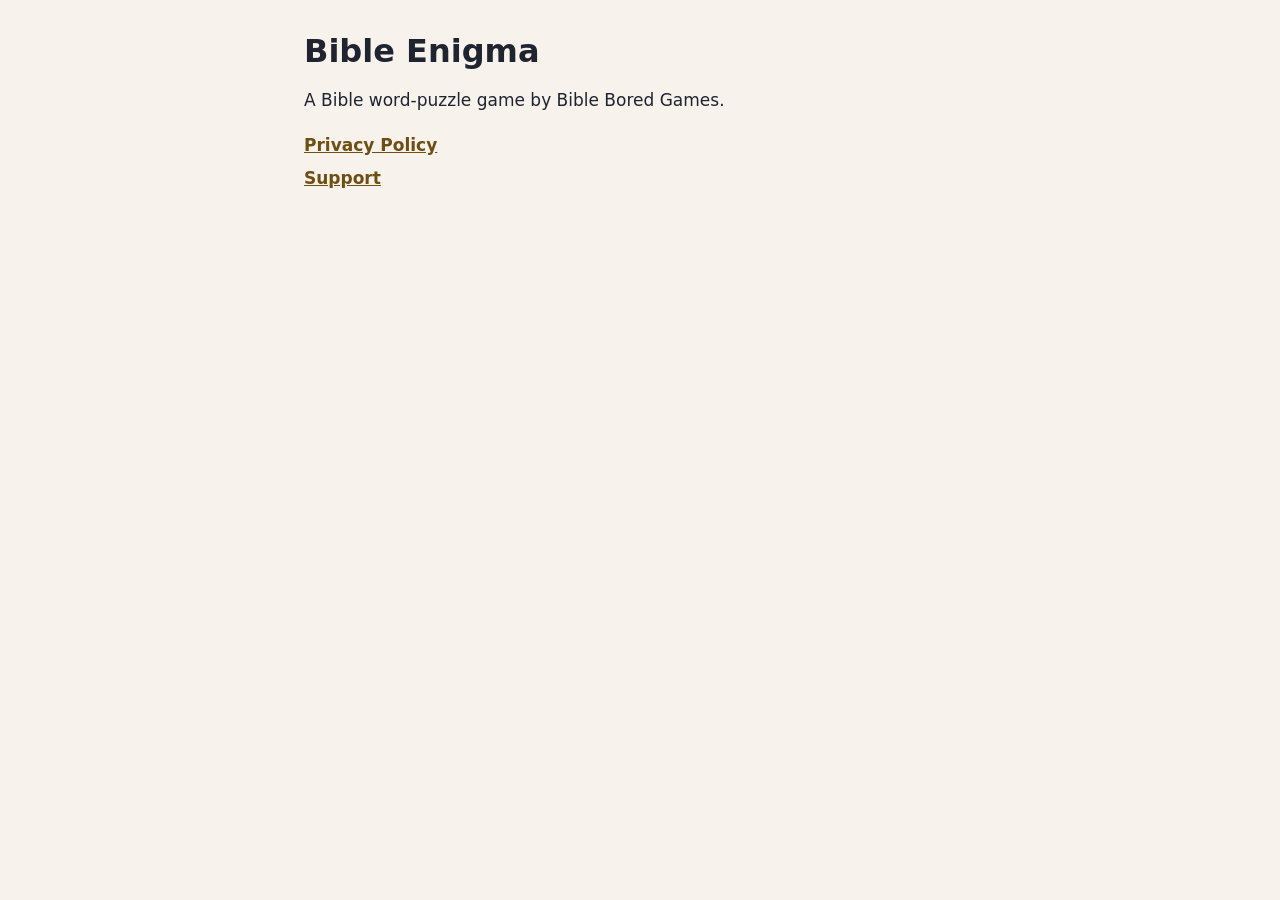
==== index.html @ 9d9187fc "Publish Bible Enigma privacy and support pages (from BibleDecoder site/ at 527639e, effective date N" ====
<!doctype html>
<html lang="en">
<head>
<meta charset="utf-8">
<meta name="viewport" content="width=device-width, initial-scale=1">
<title>Bible Enigma</title>
<meta name="description" content="Bible Enigma, a Bible word-puzzle game by Bible Bored Games.">
<link rel="stylesheet" href="/style.css">
</head>
<body>
<main>
<h1>Bible Enigma</h1>
<p>A Bible word-puzzle game by Bible Bored Games.</p>
<ul class="links">
<li><a href="/privacy/">Privacy Policy</a></li>
<li><a href="/support/">Support</a></li>
</ul>
</main>
</body>
</html>
---- style.css ----
/* Bible Enigma site. Plain and calm, the app's colors, system fonts only (no web fonts, no scripts). */
:root {
  --background: #f7f3ec;
  --surface: #fffdf9;
  --ink: #1f2430;
  --ink-muted: #5e6472;
  --border: #e2d9ca;
  --accent-ink: #6e4e12;
}

* {
  box-sizing: border-box;
}

html {
  -webkit-text-size-adjust: 100%;
}

body {
  margin: 0;
  background: var(--background);
  color: var(--ink);
  font-family: system-ui, -apple-system, "Segoe UI", Roboto, sans-serif;
  font-size: 17px;
  line-height: 1.6;
}

main {
  max-width: 44rem;
  margin: 0 auto;
  padding: 2rem 1rem 3rem;
}

header.site {
  max-width: 44rem;
  margin: 0 auto;
  padding: 1.25rem 1rem 0;
  font-size: 0.95rem;
}

header.site a {
  color: var(--ink-muted);
  text-decoration: none;
  font-weight: 600;
}

h1 {
  font-size: 2rem;
  line-height: 1.2;
  margin: 0 0 1rem;
}

h2 {
  font-size: 1.35rem;
  margin: 2.25rem 0 0.75rem;
}

h3 {
  font-size: 1.1rem;
  margin: 1.75rem 0 0.5rem;
}

a {
  color: var(--accent-ink);
  overflow-wrap: anywhere;
}

code {
  font-family: ui-monospace, SFMono-Regular, Menlo, Consolas, monospace;
  font-size: 0.9em;
  overflow-wrap: anywhere;
}

ul {
  padding-left: 1.25rem;
}

li + li {
  margin-top: 0.4rem;
}

.table-wrap {
  overflow-x: auto;
  margin: 1rem 0;
}

table {
  border-collapse: collapse;
  width: 100%;
  background: var(--surface);
  font-size: 0.95rem;
}

th,
td {
  border: 1px solid var(--border);
  padding: 0.6rem 0.75rem;
  text-align: left;
  vertical-align: top;
}

th {
  background: var(--background);
}

.links {
  list-style: none;
  padding: 0;
}

.links a {
  font-weight: 600;
}

footer {
  max-width: 44rem;
  margin: 0 auto;
  padding: 0 1rem 2rem;
  color: var(--ink-muted);
  font-size: 0.9rem;
}
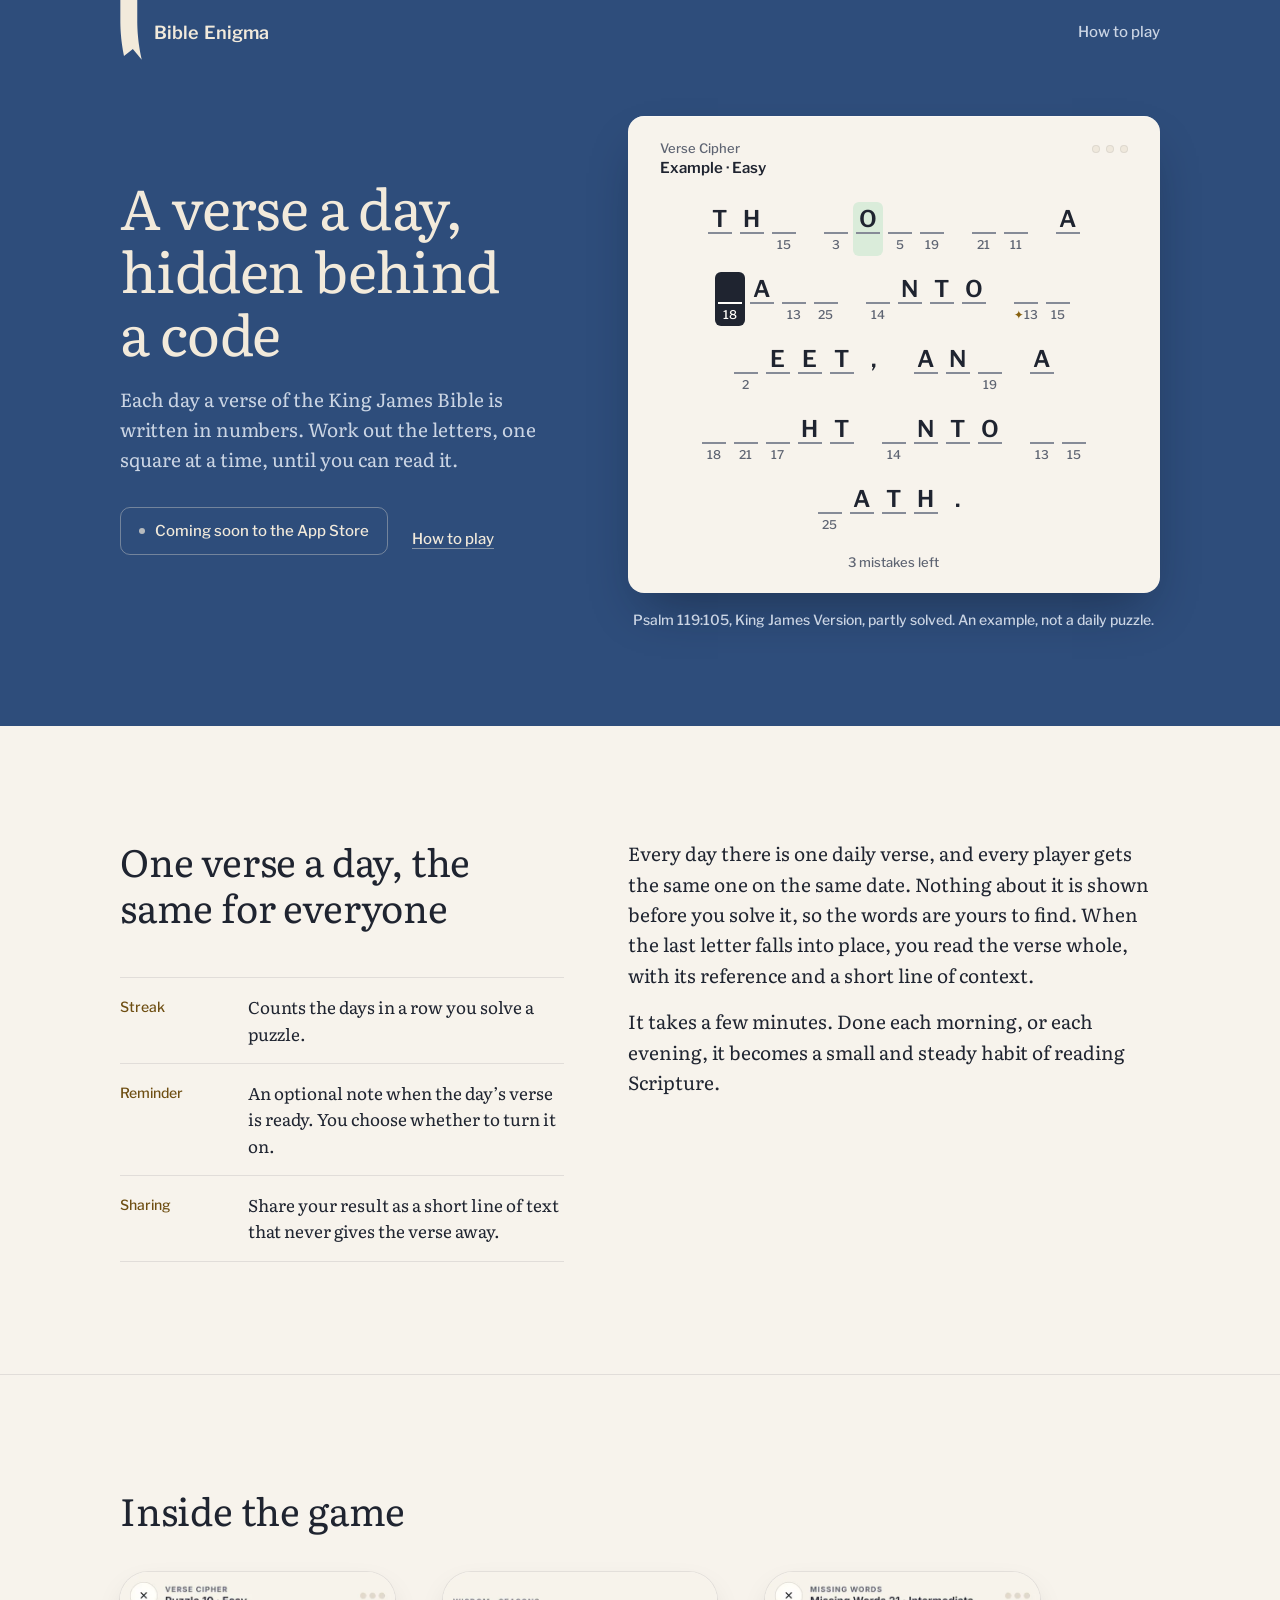
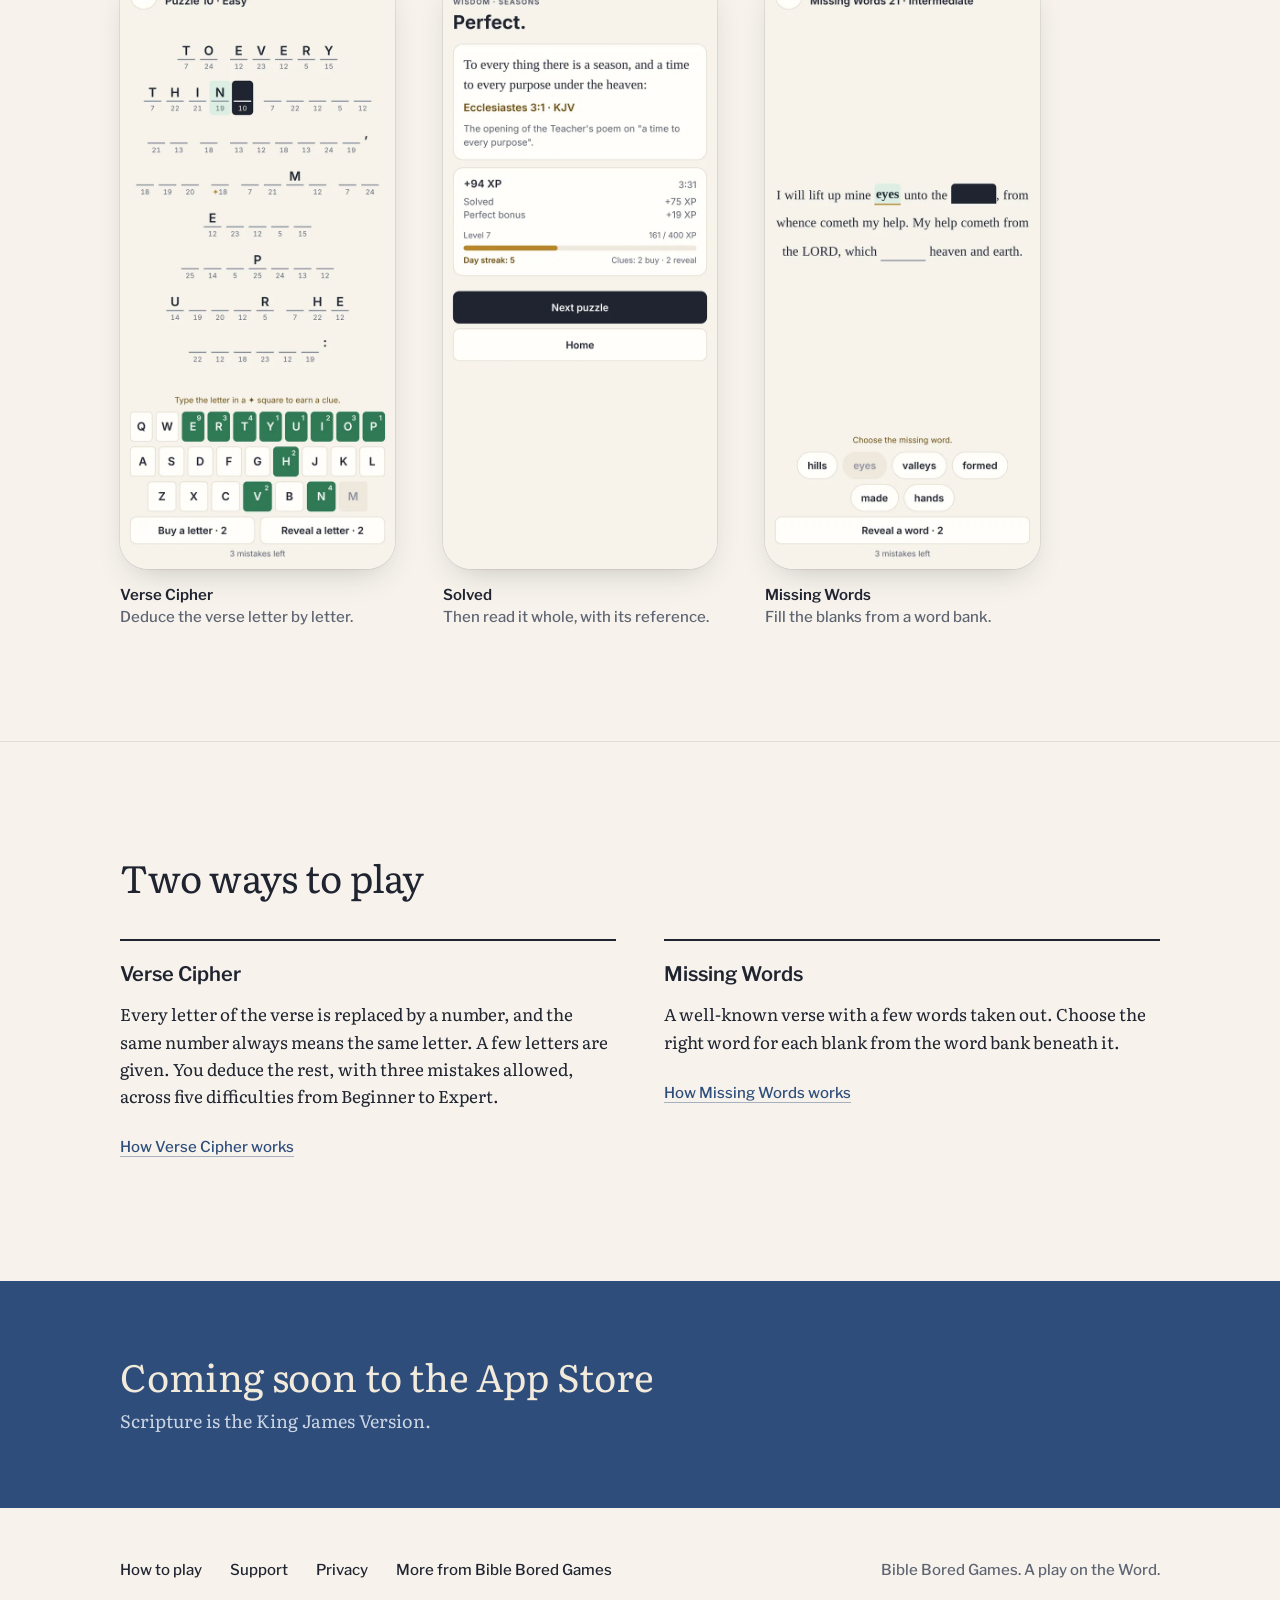
==== commit 711699f2: "Home and How to play pages for Bible Enigma (HQ #33, D-129) New Home and How to play pages in the ri" ====
--- a/index.html
+++ b/index.html
@@ -3,18 +3,184 @@
 <head>
 <meta charset="utf-8">
 <meta name="viewport" content="width=device-width, initial-scale=1">
-<title>Bible Enigma</title>
-<meta name="description" content="Bible Enigma, a Bible word-puzzle game by Bible Bored Games.">
-<link rel="stylesheet" href="/style.css">
+<title>Bible Enigma: decode a verse a day</title>
+<meta name="description" content="Each day a verse of the King James Bible is hidden behind a number code. Work out the letters, one square at a time, and read it. A Bible word puzzle by Bible Bored Games.">
+<meta name="theme-color" content="#2E4D7B">
+<link rel="canonical" href="https://bibleenigma.app/">
+<meta property="og:type" content="website">
+<meta property="og:site_name" content="Bible Enigma">
+<meta property="og:title" content="Bible Enigma: decode a verse a day">
+<meta property="og:description" content="Each day a verse of the King James Bible is hidden behind a number code. Work out the letters and read it.">
+<meta property="og:url" content="https://bibleenigma.app/">
+<meta property="og:image" content="https://bibleenigma.app/assets/img/og.png">
+<meta property="og:image:width" content="1200">
+<meta property="og:image:height" content="630">
+<meta property="og:image:alt" content="Bible Enigma: the linen ribbon on navy, beside a verse written as a number code.">
+<meta name="twitter:card" content="summary_large_image">
+<link rel="icon" href="/assets/img/favicon-32.png" sizes="32x32" type="image/png">
+<link rel="icon" href="/assets/img/favicon-48.png" sizes="48x48" type="image/png">
+<link rel="apple-touch-icon" href="/assets/img/apple-touch-icon.png">
+<link rel="preload" href="/assets/fonts/Literata-400.ttf" as="font" type="font/ttf" crossorigin>
+<link rel="stylesheet" href="/assets/site.css">
 </head>
 <body>
-<main>
-<h1>Bible Enigma</h1>
-<p>A Bible word-puzzle game by Bible Bored Games.</p>
-<ul class="links">
-<li><a href="/privacy/">Privacy Policy</a></li>
-<li><a href="/support/">Support</a></li>
-</ul>
+<a class="skip" href="#main">Skip to content</a>
+
+<div class="on-navy">
+  <header class="site-head">
+    <div class="wrap">
+      <a class="brand" href="/" aria-label="Bible Enigma, home">
+        <svg class="ribbon" viewBox="-52 -122 130 354" aria-hidden="true" focusable="false"><path fill="#F2EADB" d="M-50.00,-400.00 L-50.00,0.00 L-49.99,5.23 L-49.95,10.45 L-49.88,15.68 L-49.78,20.91 L-49.66,26.14 L-49.51,31.36 L-49.34,36.59 L-49.13,41.82 L-48.90,47.05 L-48.65,52.27 L-48.36,57.50 L-48.05,62.73 L-47.71,67.95 L-47.34,73.18 L-46.95,78.41 L-46.53,83.64 L-46.08,88.86 L-45.61,94.09 L-45.11,99.32 L-44.58,104.55 L-44.02,109.77 L-43.44,115.00 L-42.83,120.23 L-42.20,125.45 L-41.53,130.68 L-40.84,135.91 L-40.12,141.14 L-39.38,146.36 L-38.61,151.59 L-37.81,156.82 L-36.98,162.05 L-36.13,167.27 L-35.24,172.50 L-34.34,177.73 L-33.40,182.95 L-32.44,188.18 L-31.45,193.41 L-30.43,198.64 L-29.39,203.86 L-28.32,209.09 L24.00,168.00 L76.44,230.91 L75.13,225.14 L73.86,219.36 L72.62,213.59 L71.42,207.82 L70.24,202.05 L69.10,196.27 L68.00,190.50 L66.92,184.73 L65.88,178.95 L64.87,173.18 L63.90,167.41 L62.96,161.64 L62.05,155.86 L61.17,150.09 L60.33,144.32 L59.52,138.55 L58.74,132.77 L58.00,127.00 L57.29,121.23 L56.61,115.45 L55.97,109.68 L55.35,103.91 L54.78,98.14 L54.23,92.36 L53.72,86.59 L53.24,80.82 L52.79,75.05 L52.38,69.27 L52.00,63.50 L51.65,57.73 L51.34,51.95 L51.06,46.18 L50.81,40.41 L50.59,34.64 L50.41,28.86 L50.26,23.09 L50.15,17.32 L50.07,11.55 L50.02,5.77 L50.00,0.00 L50.00,-400.00 Z"/></svg>
+        <span>Bible Enigma</span>
+      </a>
+      <nav class="nav" aria-label="Main">
+        <a href="/how-to-play/">How to play</a>
+      </nav>
+    </div>
+  </header>
+
+  <section class="hero" aria-labelledby="hero-title">
+    <div class="wrap">
+      <div>
+        <h1 id="hero-title">A verse a day,<br> hidden behind a&nbsp;code</h1>
+        <p class="lede">Each day a verse of the King James Bible is written in numbers. Work out the letters, one square at a time, until you can read it.</p>
+        <div class="actions">
+          <!--
+            APP STORE: when the game is live, replace this <p class="soon"> with Apple's official
+            "Download on the App Store" badge (black, from Apple's marketing guidelines page),
+            linked to the app's App Store URL. Do the same in the closing section below.
+          -->
+          <p class="soon">Coming soon to the App Store</p>
+          <a class="text-link" href="/how-to-play/">How to play</a>
+        </div>
+      </div>
+
+      <figure class="board-figure">
+        <div class="board-card" role="img" aria-label="An example Verse Cipher board for Psalm 119:105, partly solved. Some letters are filled in. The empty squares show the numbers that stand for their letters. One square is selected and one carries a star.">
+          <div class="board-head" aria-hidden="true">
+            <div><span class="kind">Verse Cipher</span><span class="title">Example · Easy</span></div>
+            <div class="dots"><i></i><i></i><i></i></div>
+          </div>
+          <div class="board" aria-hidden="true">
+            <span class="word"><span class="cell"><span class="l">T</span><span class="u"></span><span class="n"></span></span><span class="cell"><span class="l">H</span><span class="u"></span><span class="n"></span></span><span class="cell"><span class="l"></span><span class="u"></span><span class="n">15</span></span></span>
+            <span class="word"><span class="cell"><span class="l"></span><span class="u"></span><span class="n">3</span></span><span class="cell flash"><span class="l">O</span><span class="u"></span><span class="n"></span></span><span class="cell"><span class="l"></span><span class="u"></span><span class="n">5</span></span><span class="cell"><span class="l"></span><span class="u"></span><span class="n">19</span></span></span>
+            <span class="word"><span class="cell"><span class="l"></span><span class="u"></span><span class="n">21</span></span><span class="cell"><span class="l"></span><span class="u"></span><span class="n">11</span></span></span>
+            <span class="word"><span class="cell"><span class="l">A</span><span class="u"></span><span class="n"></span></span></span>
+            <span class="word"><span class="cell sel"><span class="l"></span><span class="u"></span><span class="n">18</span></span><span class="cell"><span class="l">A</span><span class="u"></span><span class="n"></span></span><span class="cell"><span class="l"></span><span class="u"></span><span class="n">13</span></span><span class="cell"><span class="l"></span><span class="u"></span><span class="n">25</span></span></span>
+            <span class="word"><span class="cell"><span class="l"></span><span class="u"></span><span class="n">14</span></span><span class="cell"><span class="l">N</span><span class="u"></span><span class="n"></span></span><span class="cell"><span class="l">T</span><span class="u"></span><span class="n"></span></span><span class="cell"><span class="l">O</span><span class="u"></span><span class="n"></span></span></span>
+            <span class="word"><span class="cell"><span class="l"></span><span class="u"></span><span class="n"><b>✦</b>13</span></span><span class="cell"><span class="l"></span><span class="u"></span><span class="n">15</span></span></span>
+            <span class="word"><span class="cell"><span class="l"></span><span class="u"></span><span class="n">2</span></span><span class="cell"><span class="l">E</span><span class="u"></span><span class="n"></span></span><span class="cell"><span class="l">E</span><span class="u"></span><span class="n"></span></span><span class="cell"><span class="l">T</span><span class="u"></span><span class="n"></span></span><span class="cell sym"><span class="l">,</span><span class="u"></span><span class="n"></span></span></span>
+            <span class="word"><span class="cell"><span class="l">A</span><span class="u"></span><span class="n"></span></span><span class="cell"><span class="l">N</span><span class="u"></span><span class="n"></span></span><span class="cell"><span class="l"></span><span class="u"></span><span class="n">19</span></span></span>
+            <span class="word"><span class="cell"><span class="l">A</span><span class="u"></span><span class="n"></span></span></span>
+            <span class="word"><span class="cell"><span class="l"></span><span class="u"></span><span class="n">18</span></span><span class="cell"><span class="l"></span><span class="u"></span><span class="n">21</span></span><span class="cell"><span class="l"></span><span class="u"></span><span class="n">17</span></span><span class="cell"><span class="l">H</span><span class="u"></span><span class="n"></span></span><span class="cell"><span class="l">T</span><span class="u"></span><span class="n"></span></span></span>
+            <span class="word"><span class="cell"><span class="l"></span><span class="u"></span><span class="n">14</span></span><span class="cell"><span class="l">N</span><span class="u"></span><span class="n"></span></span><span class="cell"><span class="l">T</span><span class="u"></span><span class="n"></span></span><span class="cell"><span class="l">O</span><span class="u"></span><span class="n"></span></span></span>
+            <span class="word"><span class="cell"><span class="l"></span><span class="u"></span><span class="n">13</span></span><span class="cell"><span class="l"></span><span class="u"></span><span class="n">15</span></span></span>
+            <span class="word"><span class="cell"><span class="l"></span><span class="u"></span><span class="n">25</span></span><span class="cell"><span class="l">A</span><span class="u"></span><span class="n"></span></span><span class="cell"><span class="l">T</span><span class="u"></span><span class="n"></span></span><span class="cell"><span class="l">H</span><span class="u"></span><span class="n"></span></span><span class="cell sym"><span class="l">.</span><span class="u"></span><span class="n"></span></span></span>
+          </div>
+          <div class="board-foot" aria-hidden="true">3 mistakes left</div>
+        </div>
+        <figcaption>Psalm 119:105, King James Version, partly solved. An example, not a daily puzzle.</figcaption>
+      </figure>
+    </div>
+  </section>
+</div>
+
+<main id="main">
+  <section class="section" aria-labelledby="daily-title">
+    <div class="wrap split daily">
+      <h2 id="daily-title">One verse a day, the same for everyone</h2>
+      <div class="prose">
+        <p>Every day there is one daily verse, and every player gets the same one on the same date. Nothing about it is shown before you solve it, so the words are yours to find. When the last letter falls into place, you read the verse whole, with its reference and a short line of context.</p>
+        <p>It takes a few minutes. Done each morning, or each evening, it becomes a small and steady habit of reading Scripture.</p>
+      </div>
+      <ul class="facts">
+        <li><span class="k">Streak</span><span>Counts the days in a row you solve a puzzle.</span></li>
+        <li><span class="k">Reminder</span><span>An optional note when the day’s verse is ready. You choose whether to turn it on.</span></li>
+        <li><span class="k">Sharing</span><span>Share your result as a short line of text that never gives the verse away.</span></li>
+      </ul>
+    </div>
+  </section>
+
+  <section class="section" aria-labelledby="shots-title">
+    <div class="wrap">
+      <div class="shots-head">
+        <h2 id="shots-title">Inside the game</h2>
+      </div>
+      <!--
+        SCREENSHOTS: these are the App Store screenshots from BibleDecoder store/screenshots/ios/iphone-6.9/
+        (02, 03 and 04), resized. They still show the old green keys. Replace them with the new
+        captures after BibleDecoder #155.
+      -->
+      <div class="shots-scroll">
+        <ul class="shots">
+          <li>
+            <figure class="shot">
+              <div class="frame"><img src="/assets/img/screen-cipher.webp" width="600" height="1304" loading="lazy" decoding="async" alt="A Verse Cipher puzzle in progress. Letters sit over numbered lines; above the keyboard, letters already found are shaded green."></div>
+              <figcaption><strong>Verse Cipher</strong>Deduce the verse letter by letter.</figcaption>
+            </figure>
+          </li>
+          <li>
+            <figure class="shot">
+              <div class="frame"><img src="/assets/img/screen-solved.webp" width="600" height="1304" loading="lazy" decoding="async" alt="A solved puzzle: Ecclesiastes 3:1 in full, “To every thing there is a season, and a time to every purpose under the heaven:”, with a line of context and the points earned."></div>
+              <figcaption><strong>Solved</strong>Then read it whole, with its reference.</figcaption>
+            </figure>
+          </li>
+          <li>
+            <figure class="shot">
+              <div class="frame"><img src="/assets/img/screen-missing-words.webp" width="600" height="1304" loading="lazy" decoding="async" alt="A Missing Words puzzle: a verse from Psalm 121 with blanks, and a word bank below to choose from."></div>
+              <figcaption><strong>Missing Words</strong>Fill the blanks from a word bank.</figcaption>
+            </figure>
+          </li>
+        </ul>
+      </div>
+    </div>
+  </section>
+
+  <section class="section" aria-labelledby="modes-title">
+    <div class="wrap">
+      <h2 id="modes-title">Two ways to play</h2>
+      <div class="modes">
+        <div class="mode">
+          <h3>Verse Cipher</h3>
+          <p>Every letter of the verse is replaced by a number, and the same number always means the same letter. A few letters are given. You deduce the rest, with three mistakes allowed, across five difficulties from Beginner to Expert.</p>
+          <a class="text-link" href="/how-to-play/#verse-cipher">How Verse Cipher works</a>
+        </div>
+        <div class="mode">
+          <h3>Missing Words</h3>
+          <p>A well-known verse with a few words taken out. Choose the right word for each blank from the word bank beneath it.</p>
+          <a class="text-link" href="/how-to-play/#missing-words">How Missing Words works</a>
+        </div>
+      </div>
+    </div>
+  </section>
 </main>
+
+<section class="on-navy closing" aria-labelledby="closing-title">
+  <div class="wrap">
+    <div>
+      <h2 id="closing-title">Coming soon to the App Store</h2>
+      <p>Scripture is the King James Version.</p>
+    </div>
+    <!--
+      APP STORE: put the "Download on the App Store" badge here when the game is live, linked to
+      the app's App Store URL.
+    -->
+  </div>
+</section>
+
+<footer class="site-foot">
+  <div class="wrap">
+    <nav aria-label="Footer">
+      <ul class="foot-links">
+        <li><a href="/how-to-play/">How to play</a></li>
+        <li><a href="/support/">Support</a></li>
+        <li><a href="/privacy/">Privacy</a></li>
+        <!-- STUDIO SITE: the studio's site will move to https://bibleboredgames.com. Change this one link on each page (index.html, how-to-play/index.html). -->
+        <li><a href="https://bibleboredgames.github.io/links/">More from Bible Bored Games</a></li>
+      </ul>
+    </nav>
+    <p class="studio">Bible Bored Games. A play on the Word.</p>
+  </div>
+</footer>
 </body>
 </html>
--- a/assets/site.css
+++ b/assets/site.css
@@ -0,0 +1,769 @@
+/*
+  Bible Enigma site: Home and How to play.
+  privacy/ and support/ use /style.css and are not touched by this file.
+
+  Colors come from the game (BibleDecoder src/ui/theme.ts) and the studio identity:
+  navy #2E4D7B with the linen ribbon (HQ D-114, D-116), forest-family greens (D-116).
+*/
+
+@font-face {
+  font-family: "Literata";
+  src: url("/assets/fonts/Literata-400.ttf") format("truetype");
+  font-weight: 400;
+  font-style: normal;
+  font-display: swap;
+}
+@font-face {
+  font-family: "Libre Franklin";
+  src: url("/assets/fonts/LibreFranklin-500.ttf") format("truetype");
+  font-weight: 500;
+  font-style: normal;
+  font-display: swap;
+}
+@font-face {
+  font-family: "Libre Franklin";
+  src: url("/assets/fonts/LibreFranklin-600.ttf") format("truetype");
+  font-weight: 600;
+  font-style: normal;
+  font-display: swap;
+}
+
+:root {
+  /* Studio and app identity */
+  --navy: #2E4D7B;
+  --linen: #F2EADB;
+  --mist: #CBD5E4;            /* secondary text on navy, 5.75:1 */
+
+  /* The game's own neutrals */
+  --paper: #F7F3EC;           /* game background */
+  --surface: #FFFDF9;
+  --surface-muted: #EFE8DC;
+  --ink: #1F2430;             /* 14.0:1 on paper */
+  --ink-muted: #5E6472;       /* 5.36:1 on paper */
+  --ink-faint: #868B97;       /* lines only */
+  --rule: rgba(31, 36, 48, 0.1);
+
+  /* Game board colors */
+  --gold: #B8862B;
+  --gold-ink: #6E4E12;
+  --mark-ink: #87600F;
+  --success: #48764A;
+  --success-soft: #DAECDA;
+  --fire: #AE4718;
+  --ice: #DDEAF3;
+  --ice-edge: #B9D0E2;
+  --ice-ink: #3F6380;
+
+  --serif: "Literata", Georgia, "Times New Roman", serif;
+  --sans: "Libre Franklin", system-ui, -apple-system, "Segoe UI", Roboto, sans-serif;
+
+  --gutter: 20px;
+  --max: 1120px;
+  --ease: cubic-bezier(0.2, 0, 0, 1);
+}
+
+@media (min-width: 720px) {
+  :root { --gutter: 40px; }
+}
+
+*, *::before, *::after { box-sizing: border-box; }
+
+html { -webkit-text-size-adjust: 100%; }
+
+body {
+  margin: 0;
+  background: var(--paper);
+  color: var(--ink);
+  font-family: var(--serif);
+  font-size: 18px;
+  line-height: 1.6;
+  -webkit-font-smoothing: antialiased;
+  text-rendering: optimizeLegibility;
+}
+
+img { max-width: 100%; height: auto; display: block; }
+
+a { color: inherit; }
+
+:focus-visible {
+  outline: 2px solid var(--navy);
+  outline-offset: 3px;
+  border-radius: 4px;
+}
+.on-navy :focus-visible { outline-color: var(--linen); }
+
+.skip {
+  position: absolute;
+  left: var(--gutter);
+  top: -100px;
+  padding: 12px 16px;
+  background: var(--linen);
+  color: var(--ink);
+  font-family: var(--sans);
+  font-weight: 600;
+  font-size: 15px;
+  border-radius: 8px;
+  z-index: 10;
+}
+.skip:focus { top: 12px; }
+
+.wrap {
+  max-width: var(--max);
+  margin: 0 auto;
+  padding: 0 var(--gutter);
+}
+
+/* ---------- Header: the ribbon hangs from the top edge, as on the app icon ---------- */
+
+.on-navy {
+  background: var(--navy);
+  color: var(--linen);
+}
+
+.site-head .wrap {
+  display: flex;
+  align-items: flex-start;
+  justify-content: space-between;
+  gap: 16px;
+}
+
+.brand {
+  display: inline-flex;
+  align-items: flex-start;
+  gap: 12px;
+  text-decoration: none;
+  color: var(--linen);
+  font-family: var(--sans);
+  font-weight: 600;
+  font-size: 18px;
+  letter-spacing: 0.005em;
+  min-height: 44px;
+}
+.brand .ribbon {
+  width: 22px;
+  height: 60px;
+  flex: none;
+  display: block;
+}
+.brand span { padding-top: 22px; line-height: 1.2; }
+
+.nav {
+  display: flex;
+  gap: 4px;
+  padding-top: 10px;
+  margin-right: -12px;
+}
+.nav a {
+  display: inline-flex;
+  align-items: center;
+  min-height: 44px;
+  padding: 0 12px;
+  font-family: var(--sans);
+  font-weight: 500;
+  font-size: 15px;
+  color: var(--mist);
+  text-decoration: none;
+  border-radius: 8px;
+  transition: color 150ms var(--ease), background-color 150ms var(--ease);
+}
+.nav a:hover { color: var(--linen); background-color: rgba(242, 234, 219, 0.08); }
+.nav a[aria-current="page"] { color: var(--linen); }
+
+/* ---------- Home hero ---------- */
+
+.hero {
+  padding: 40px 0 64px;
+}
+.hero .wrap {
+  display: grid;
+  gap: 48px;
+}
+@media (min-width: 960px) {
+  .hero { padding: 56px 0 96px; }
+  .hero .wrap {
+    grid-template-columns: minmax(0, 5fr) minmax(0, 6fr);
+    gap: 64px;
+    align-items: center;
+  }
+  .hero h1 { max-width: 12em; }
+}
+
+.hero h1 {
+  font-family: var(--serif);
+  font-weight: 400;
+  font-size: clamp(36px, 8.5vw, 56px);
+  line-height: 1.12;
+  letter-spacing: -0.01em;
+  margin: 0 0 20px;
+}
+.hero .lede {
+  color: var(--mist);
+  font-size: 19px;
+  line-height: 1.6;
+  margin: 0 0 32px;
+  max-width: 32em;
+}
+
+.actions {
+  display: flex;
+  flex-wrap: wrap;
+  align-items: center;
+  gap: 12px 24px;
+}
+
+/* Not a button: the game is not out yet, so this is a plain status line. */
+.soon {
+  display: inline-flex;
+  align-items: center;
+  gap: 10px;
+  min-height: 48px;
+  padding: 0 18px;
+  border: 1px solid rgba(242, 234, 219, 0.35);
+  border-radius: 10px;
+  font-family: var(--sans);
+  font-weight: 500;
+  font-size: 15px;
+  color: var(--linen);
+}
+.soon::before {
+  content: "";
+  width: 6px;
+  height: 6px;
+  border-radius: 50%;
+  background: var(--linen);
+  opacity: 0.7;
+}
+
+.text-link {
+  display: inline-flex;
+  align-items: center;
+  gap: 6px;
+  min-height: 44px;
+  font-family: var(--sans);
+  font-weight: 500;
+  font-size: 15px;
+  text-decoration: underline;
+  text-underline-offset: 4px;
+  text-decoration-thickness: 1px;
+  transition: text-decoration-color 150ms var(--ease);
+}
+.on-navy .text-link { color: var(--linen); text-decoration-color: rgba(242, 234, 219, 0.45); }
+.on-navy .text-link:hover { text-decoration-color: var(--linen); }
+.text-link { color: var(--navy); text-decoration-color: rgba(46, 77, 123, 0.4); }
+.text-link:hover { text-decoration-color: var(--navy); }
+
+/* ---------- The cipher board (drawn like the game's own board) ---------- */
+
+.board-figure { margin: 0; }
+
+.board-card {
+  background: var(--paper);
+  color: var(--ink);
+  border-radius: 16px;
+  padding: 20px 12px 16px;
+  box-shadow: 0 1px 0 rgba(255, 255, 255, 0.4) inset, 0 24px 48px -16px rgba(12, 20, 36, 0.45);
+}
+@media (min-width: 480px) {
+  .board-card { padding: 24px 24px 20px; }
+}
+
+.board-head {
+  display: flex;
+  justify-content: space-between;
+  align-items: baseline;
+  padding: 0 8px 12px;
+  font-family: var(--sans);
+  font-size: 13px;
+  line-height: 1.3;
+}
+.board-head .kind { color: var(--ink-muted); font-weight: 500; }
+.board-head .title { display: block; color: var(--ink); font-weight: 600; font-size: 15px; margin-top: 2px; }
+.board-head .dots { display: flex; gap: 6px; }
+.board-head .dots i {
+  width: 8px; height: 8px; border-radius: 50%;
+  background: var(--surface-muted);
+  box-shadow: inset 0 0 0 1px rgba(31, 36, 48, 0.08);
+}
+
+.board {
+  display: flex;
+  flex-wrap: wrap;
+  justify-content: center;
+  gap: 12px 18px;
+  padding: 12px 0 8px;
+  font-family: var(--sans);
+}
+.word { display: flex; }
+
+.cell {
+  --w: 26px;
+  width: var(--w);
+  margin: 0 1px;
+  padding: 4px 0;
+  border-radius: 6px;
+  display: flex;
+  flex-direction: column;
+  align-items: center;
+  font-variant-numeric: tabular-nums;
+}
+.cell .l {
+  height: 26px;
+  font-weight: 600;
+  font-size: 21px;
+  line-height: 26px;
+  color: var(--ink);
+}
+.cell .u {
+  align-self: stretch;
+  height: 2px;
+  margin: 0 3px;
+  background: var(--ink-faint);
+}
+.cell .n {
+  margin-top: 3px;
+  height: 15px;
+  font-weight: 500;
+  font-size: 12px;
+  line-height: 15px;
+  color: var(--ink-muted);
+  white-space: nowrap;
+}
+.cell .n b { font-weight: 600; color: var(--mark-ink); }
+.cell.sym { --w: 10px; }
+.cell.sym .u { background: transparent; }
+.cell.sel { background: var(--ink); }
+.cell.sel .u { background: var(--surface); }
+.cell.sel .n { color: var(--surface); }
+.cell.flash { background: var(--success-soft); }
+.cell.hidden .u { background: var(--gold); }
+.cell.fiery .u { background: var(--fire); }
+.cell.fiery .n { color: var(--fire); font-weight: 600; }
+
+@media (min-width: 400px) {
+  .cell { --w: 28px; }
+  .cell .l { font-size: 22px; }
+}
+@media (min-width: 1200px) {
+  .board-card .cell { --w: 30px; }
+  .board-card .cell .l { font-size: 23px; }
+  .board-card .board { gap: 16px 20px; }
+}
+
+.board-foot {
+  text-align: center;
+  font-family: var(--sans);
+  font-size: 13px;
+  color: var(--ink-muted);
+  padding-top: 8px;
+}
+
+.board-figure figcaption {
+  margin-top: 16px;
+  font-family: var(--sans);
+  font-size: 14px;
+  line-height: 1.5;
+  color: var(--mist);
+  text-align: center;
+}
+
+/* ---------- Sections on paper ---------- */
+
+.section { padding: 72px 0; }
+@media (min-width: 960px) { .section { padding: 112px 0; } }
+.section + .section { border-top: 1px solid var(--rule); }
+
+h2 {
+  font-family: var(--serif);
+  font-weight: 400;
+  font-size: clamp(28px, 6vw, 38px);
+  line-height: 1.2;
+  letter-spacing: -0.005em;
+  margin: 0 0 20px;
+  text-wrap: balance;
+}
+h3 {
+  font-family: var(--sans);
+  font-weight: 600;
+  font-size: 18px;
+  line-height: 1.35;
+  margin: 0 0 8px;
+}
+
+p { margin: 0 0 16px; }
+p:last-child { margin-bottom: 0; }
+
+.muted { color: var(--ink-muted); }
+
+.split { display: grid; gap: 24px; }
+@media (min-width: 960px) {
+  .split { grid-template-columns: minmax(0, 5fr) minmax(0, 6fr); gap: 64px; }
+}
+.prose { max-width: 36em; }
+
+/* The daily idea, as a short list of facts */
+.facts {
+  list-style: none;
+  margin: 32px 0 0;
+  padding: 0;
+  display: grid;
+  gap: 0;
+  border-top: 1px solid var(--rule);
+}
+.facts li {
+  display: grid;
+  grid-template-columns: 112px 1fr;
+  gap: 16px;
+  padding: 16px 0;
+  border-bottom: 1px solid var(--rule);
+  font-size: 17px;
+  line-height: 1.55;
+}
+.facts .k {
+  font-family: var(--sans);
+  font-weight: 500;
+  font-size: 14px;
+  line-height: 1.9;
+  color: var(--gold-ink);
+}
+@media (max-width: 400px) {
+  .facts li { grid-template-columns: 1fr; gap: 2px; }
+}
+
+/* ---------- Screenshots ---------- */
+
+.shots-head { margin-bottom: 40px; }
+
+.shots {
+  list-style: none;
+  margin: 0;
+  padding: 0;
+  display: grid;
+  grid-template-columns: repeat(3, minmax(0, 1fr));
+  gap: 32px;
+}
+.shot { margin: 0; }
+.shot .frame {
+  border-radius: 28px;
+  overflow: hidden;
+  background: var(--surface);
+  box-shadow: 0 0 0 1px rgba(31, 36, 48, 0.08), 0 12px 32px -12px rgba(31, 36, 48, 0.25);
+}
+.shot figcaption {
+  margin-top: 16px;
+  font-family: var(--sans);
+  font-size: 15px;
+  line-height: 1.45;
+  color: var(--ink-muted);
+}
+.shot figcaption strong { display: block; font-weight: 600; color: var(--ink); }
+
+@media (min-width: 960px) {
+  .shots { gap: 48px; max-width: 920px; }
+}
+/* On phones the screenshots sit in a row you can swipe through. */
+@media (max-width: 719px) {
+  .shots-scroll {
+    margin: 0 calc(var(--gutter) * -1);
+    padding: 4px var(--gutter) 16px;
+    overflow-x: auto;
+    scroll-snap-type: x mandatory;
+    scroll-padding: 0 var(--gutter);
+    -webkit-overflow-scrolling: touch;
+  }
+  .shots {
+    grid-template-columns: repeat(3, 68%);
+    gap: 20px;
+  }
+  .shot { scroll-snap-align: start; }
+  .shot .frame { border-radius: 22px; }
+}
+
+/* ---------- Two ways to play ---------- */
+
+.modes {
+  display: grid;
+  gap: 40px;
+  margin-top: 40px;
+}
+@media (min-width: 720px) {
+  .modes { grid-template-columns: 1fr 1fr; gap: 48px; }
+}
+.mode {
+  border-top: 2px solid var(--ink);
+  padding-top: 20px;
+}
+.mode h3 { font-size: 20px; margin-bottom: 12px; }
+.mode p { font-size: 17px; }
+
+/* ---------- Closing band ---------- */
+
+.closing { padding: 72px 0; }
+.closing .wrap {
+  display: grid;
+  gap: 24px;
+  align-items: center;
+}
+@media (min-width: 720px) {
+  .closing .wrap { grid-template-columns: 1fr auto; gap: 48px; }
+}
+.closing h2 { margin-bottom: 8px; }
+.closing p { color: var(--mist); margin: 0; }
+
+/* ---------- Footer ---------- */
+
+.site-foot {
+  padding: 40px 0 48px;
+  font-family: var(--sans);
+  font-size: 15px;
+}
+.site-foot .wrap {
+  display: grid;
+  gap: 24px;
+}
+@media (min-width: 720px) {
+  .site-foot .wrap { grid-template-columns: 1fr auto; align-items: center; }
+}
+.foot-links {
+  list-style: none;
+  margin: 0 0 0 -12px;
+  padding: 0;
+  display: flex;
+  flex-wrap: wrap;
+  gap: 0 4px;
+}
+.foot-links a {
+  display: inline-flex;
+  align-items: center;
+  min-height: 44px;
+  padding: 0 12px;
+  font-weight: 500;
+  color: var(--ink);
+  text-decoration: none;
+  border-radius: 8px;
+  transition: background-color 150ms var(--ease);
+}
+.foot-links a:hover { background-color: var(--surface-muted); }
+.studio {
+  color: var(--ink-muted);
+  font-weight: 500;
+  margin: 0;
+}
+
+/* ---------- How to play ---------- */
+
+.page-head { padding: 32px 0 56px; }
+@media (min-width: 960px) { .page-head { padding: 48px 0 72px; } }
+.page-head h1 {
+  font-family: var(--serif);
+  font-weight: 400;
+  font-size: clamp(36px, 8vw, 52px);
+  line-height: 1.12;
+  margin: 0 0 16px;
+}
+.page-head p { color: var(--mist); font-size: 19px; max-width: 34em; margin: 0; }
+
+.guide {
+  display: grid;
+  gap: 40px;
+  padding: 56px 0 96px;
+}
+@media (min-width: 960px) {
+  .guide { grid-template-columns: 200px minmax(0, 1fr); gap: 80px; padding: 80px 0 120px; }
+}
+
+.toc {
+  font-family: var(--sans);
+  font-size: 15px;
+}
+.toc ol {
+  list-style: none;
+  margin: 0;
+  padding: 0;
+  display: flex;
+  flex-wrap: wrap;
+  gap: 4px 4px;
+}
+.toc a {
+  display: inline-flex;
+  align-items: center;
+  min-height: 44px;
+  padding: 0 12px;
+  border-radius: 8px;
+  color: var(--ink-muted);
+  font-weight: 500;
+  text-decoration: none;
+  background: var(--surface-muted);
+  transition: color 150ms var(--ease), background-color 150ms var(--ease);
+}
+.toc a:hover { color: var(--ink); }
+@media (min-width: 960px) {
+  .toc { position: sticky; top: 32px; align-self: start; }
+  .toc ol { flex-direction: column; gap: 2px; }
+  .toc a { background: transparent; margin-left: -12px; width: calc(100% + 12px); }
+  .toc a:hover { background: var(--surface-muted); }
+}
+
+.chapter { max-width: 760px; scroll-margin-top: 24px; }
+.chapter + .chapter { margin-top: 72px; padding-top: 72px; border-top: 1px solid var(--rule); }
+.chapter > h2 { margin-bottom: 12px; }
+.chapter > .intro { font-size: 19px; margin-bottom: 40px; }
+
+.rule {
+  display: grid;
+  gap: 4px;
+  padding: 24px 0;
+  border-top: 1px solid var(--rule);
+}
+.rule.has-fig { gap: 20px; }
+.rule .after { margin-top: 16px; }
+@media (min-width: 640px) {
+  .rule.has-fig { grid-template-columns: minmax(0, 1fr) 296px; gap: 32px; align-items: center; }
+}
+.rule p { font-size: 17px; }
+
+/* Small boards that show one rule each */
+.mini {
+  margin: 0;
+  background: var(--surface);
+  border-radius: 12px;
+  box-shadow: 0 0 0 1px rgba(31, 36, 48, 0.08);
+  padding: 16px 12px 12px;
+}
+.mini .board { padding: 0; gap: 8px 10px; }
+.mini .cell { --w: 26px; }
+.mini .cell .l { font-size: 20px; }
+.mini figcaption {
+  margin-top: 10px;
+  font-family: var(--sans);
+  font-size: 13px;
+  line-height: 1.4;
+  color: var(--ink-muted);
+  text-align: center;
+}
+
+.frozen {
+  position: relative;
+  border-radius: 6px;
+  background: var(--ice);
+  box-shadow: inset 0 0 0 1.5px var(--ice-edge);
+}
+.frozen .cell { visibility: hidden; }
+.frozen .ice {
+  position: absolute;
+  inset: 0;
+  display: flex;
+  align-items: center;
+  justify-content: center;
+  gap: 4px;
+  font-family: var(--sans);
+  font-weight: 600;
+  font-size: 15px;
+  color: var(--ice-ink);
+}
+.frozen .ice svg { width: 14px; height: 14px; }
+.flame { width: 9px; height: 11px; vertical-align: -1px; margin-right: 1px; }
+
+.levels {
+  list-style: none;
+  margin: 16px 0 0;
+  padding: 0;
+  display: flex;
+  flex-wrap: wrap;
+  gap: 8px;
+  font-family: var(--sans);
+  font-size: 14px;
+  font-weight: 500;
+}
+.levels li {
+  padding: 6px 12px;
+  border-radius: 8px;
+  background: var(--surface-muted);
+  color: var(--ink);
+}
+
+.clue-names {
+  margin: 16px 0 0;
+  display: grid;
+  gap: 12px;
+}
+.clue-names div {
+  display: grid;
+  gap: 4px;
+}
+@media (min-width: 560px) {
+  .clue-names div { grid-template-columns: 148px 1fr; gap: 16px; }
+}
+.clue-names dt {
+  font-family: var(--sans);
+  font-weight: 600;
+  font-size: 15px;
+  line-height: 1.75;
+}
+.clue-names dd { margin: 0; font-size: 17px; }
+
+.share {
+  margin: 16px 0 0;
+  padding: 16px 20px;
+  border-radius: 12px;
+  background: var(--surface);
+  box-shadow: 0 0 0 1px rgba(31, 36, 48, 0.08);
+  font-family: var(--sans);
+  font-size: 15px;
+  line-height: 1.6;
+  font-variant-numeric: tabular-nums;
+  white-space: pre-line;
+}
+
+.next-step {
+  margin-top: 72px;
+  padding-top: 32px;
+  border-top: 1px solid var(--rule);
+  max-width: 760px;
+}
+
+@media (prefers-reduced-motion: reduce) {
+  * { transition: none !important; scroll-behavior: auto !important; }
+}
+
+/* Missing Words example */
+.mini.mw { padding: 20px 16px 12px; }
+.mw-verse {
+  font-family: var(--serif);
+  font-size: 16px;
+  line-height: 2;
+  margin: 0;
+  text-align: center;
+}
+.mw-verse .blank {
+  display: inline-block;
+  width: 48px;
+  height: 2px;
+  background: var(--ink-faint);
+  vertical-align: -2px;
+}
+.chips {
+  display: flex;
+  justify-content: center;
+  flex-wrap: wrap;
+  gap: 8px;
+  margin-top: 12px;
+  font-family: var(--sans);
+  font-size: 14px;
+  font-weight: 600;
+}
+.chips span {
+  padding: 6px 14px;
+  border-radius: 999px;
+  background: var(--surface);
+  box-shadow: 0 0 0 1px var(--rule), 0 1px 2px rgba(31, 36, 48, 0.06);
+}
+
+/* Daily section: heading and facts on the left, the prose on the right */
+.split.daily { grid-template-areas: "h" "p" "f"; }
+.split.daily h2 { grid-area: h; margin: 0; }
+.split.daily .prose { grid-area: p; }
+.split.daily .facts { grid-area: f; margin-top: 8px; }
+@media (min-width: 960px) {
+  .split.daily { grid-template-areas: "h p" "f p"; row-gap: 40px; align-items: start; }
+  .split.daily .prose { font-size: 19px; }
+}
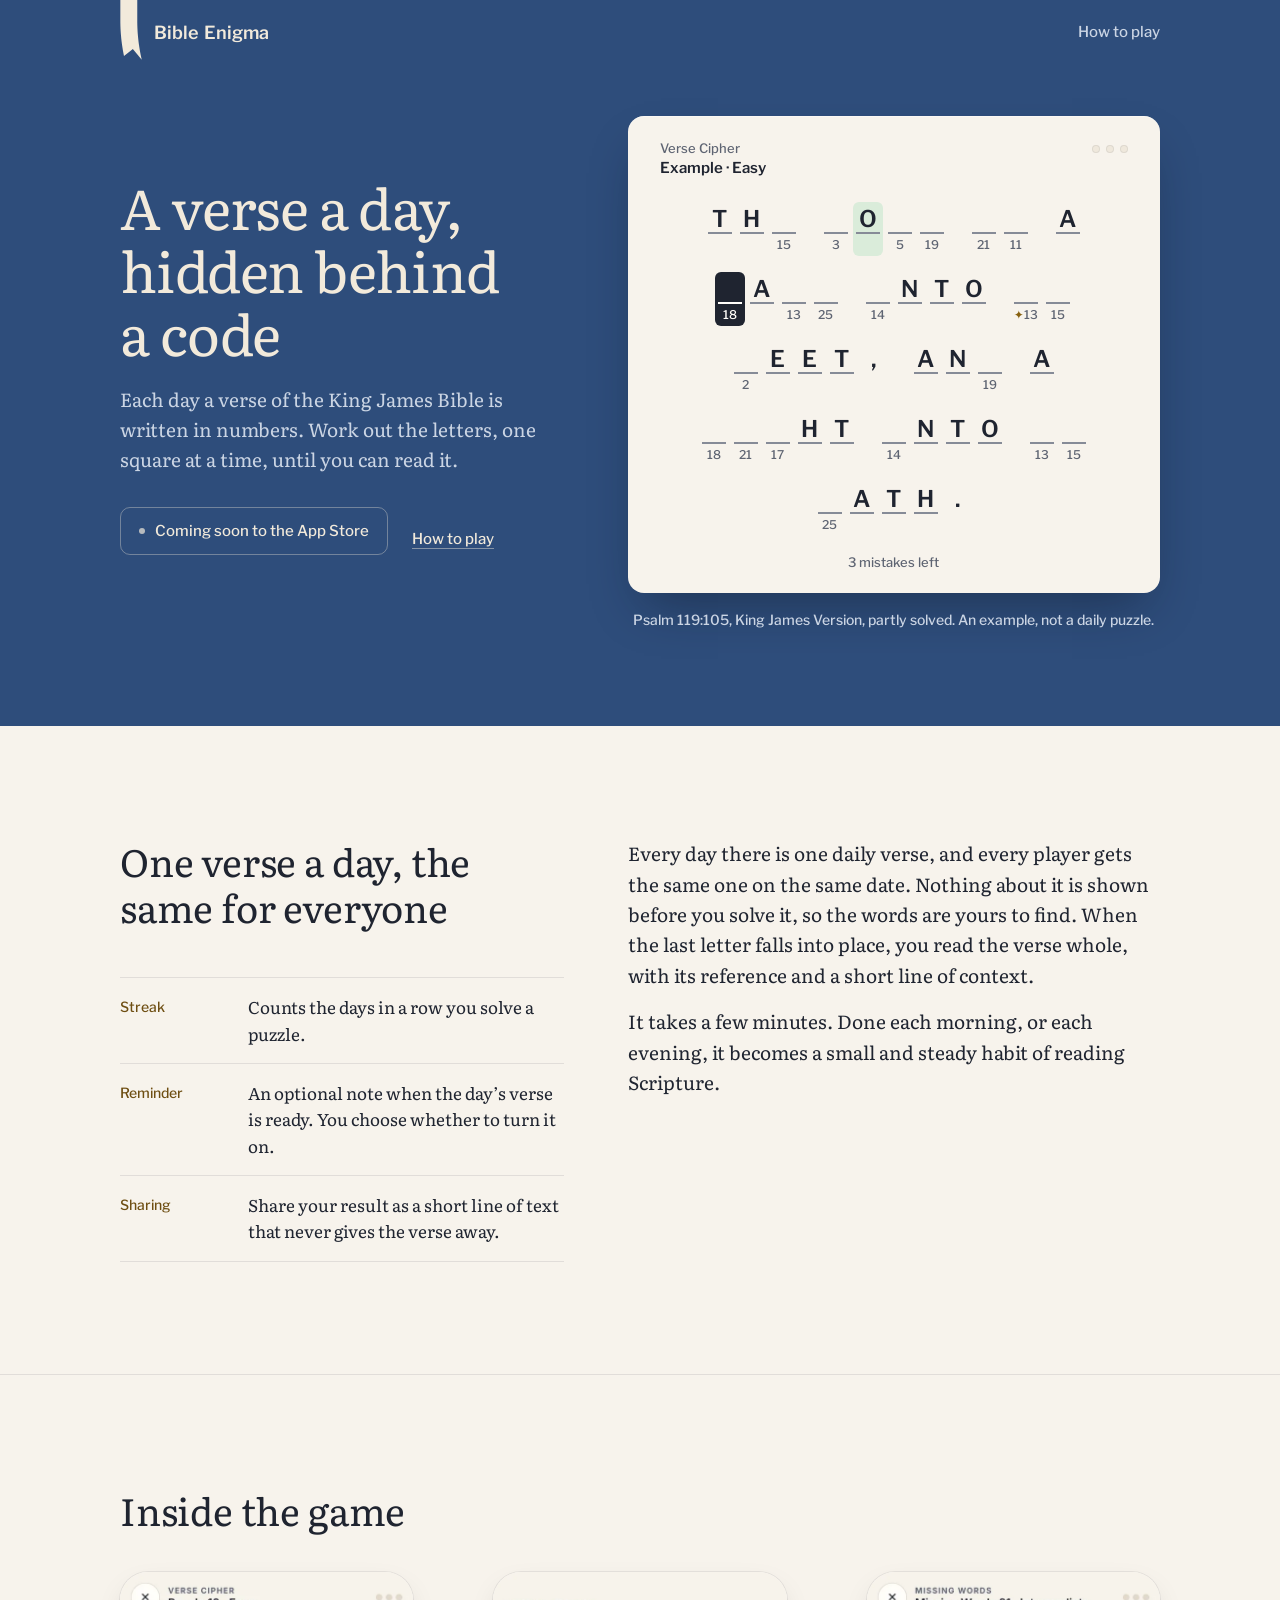
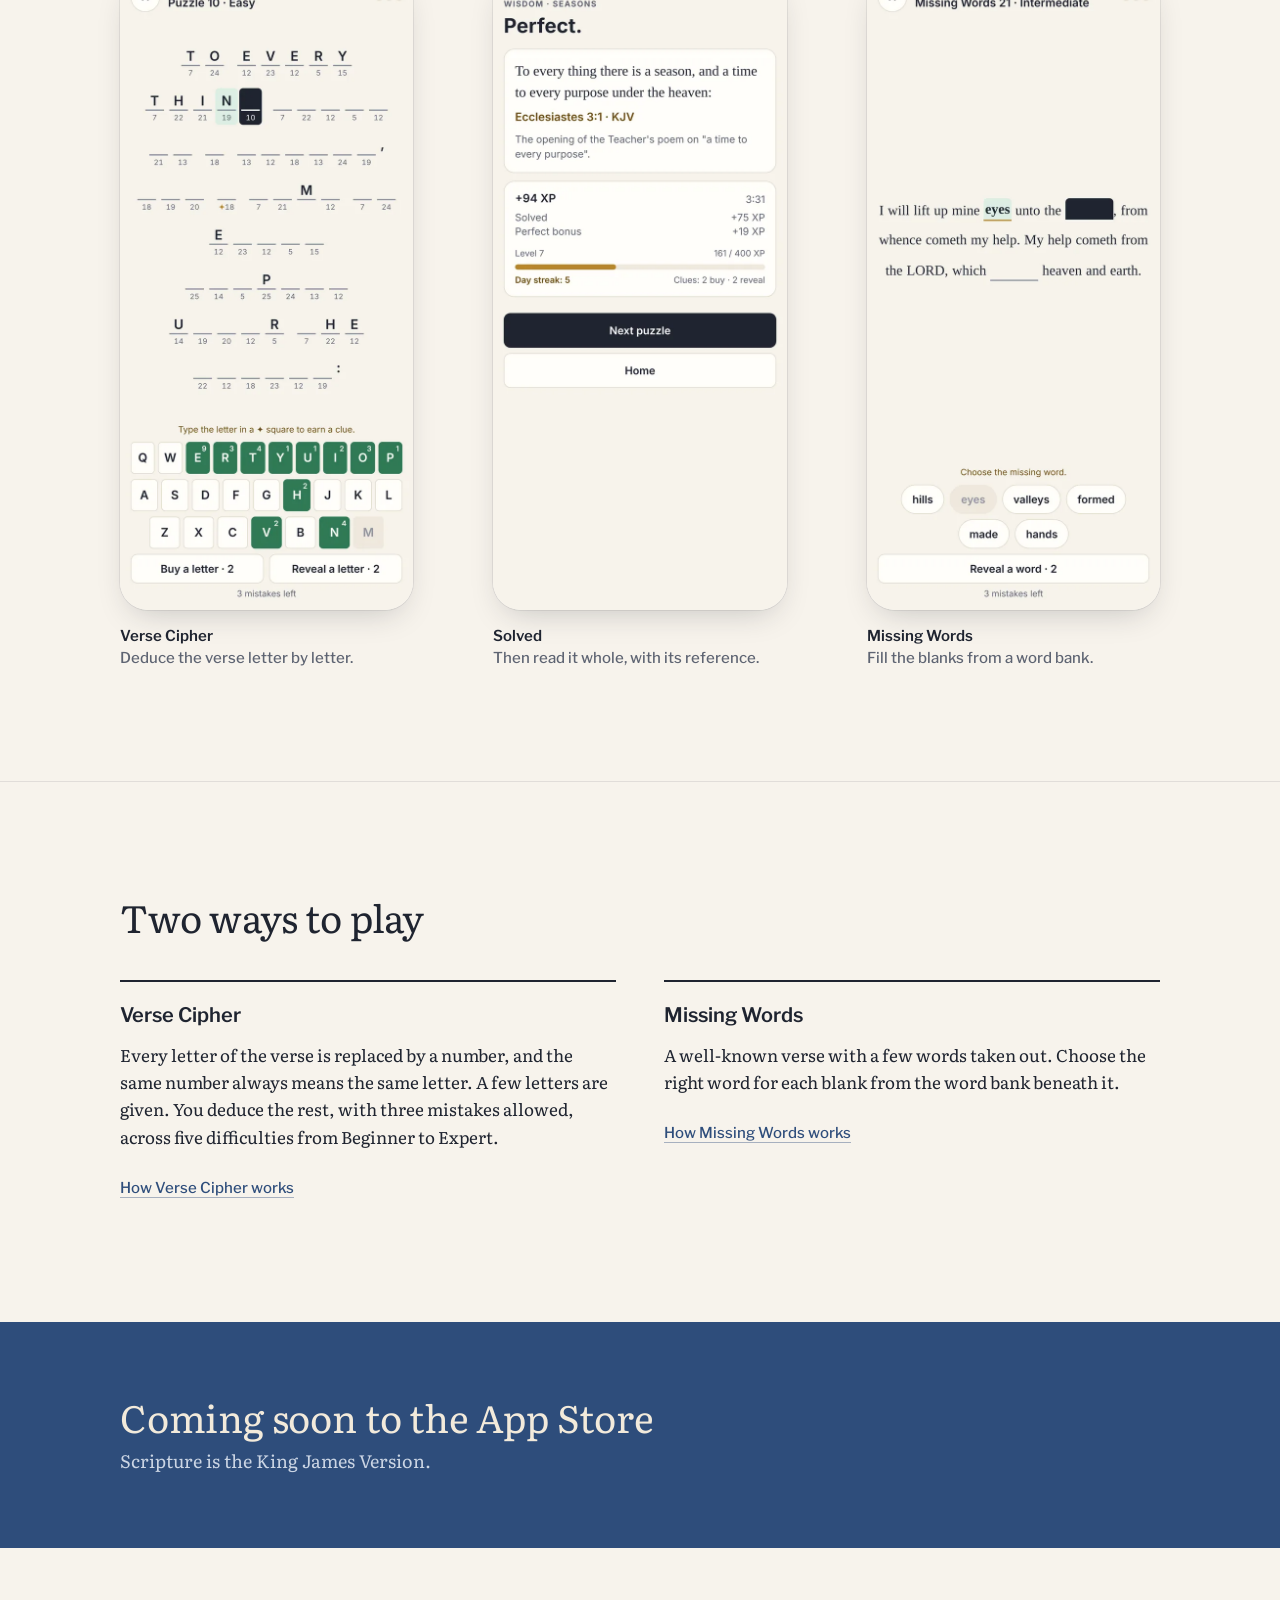
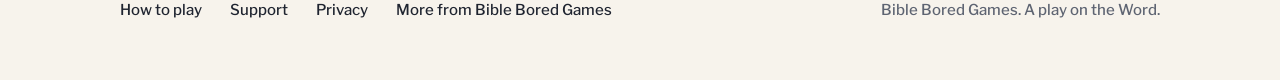
==== commit c7132da0: "Studio link points at bibleboredgames.com/links/ (HQ D-137) Co-Authored-By: Claude Opus 5.5 <noreply" ====
--- a/index.html
+++ b/index.html
@@ -176,7 +176,7 @@
         <li><a href="/support/">Support</a></li>
         <li><a href="/privacy/">Privacy</a></li>
         <!-- STUDIO SITE: the studio's site will move to https://bibleboredgames.com. Change this one link on each page (index.html, how-to-play/index.html). -->
-        <li><a href="https://bibleboredgames.github.io/links/">More from Bible Bored Games</a></li>
+        <li><a href="https://bibleboredgames.com/links/">More from Bible Bored Games</a></li>
       </ul>
     </nav>
     <p class="studio">Bible Bored Games. A play on the Word.</p>
--- a/assets/site.css
+++ b/assets/site.css
@@ -458,7 +458,7 @@
 .shot figcaption strong { display: block; font-weight: 600; color: var(--ink); }
 
 @media (min-width: 960px) {
-  .shots { gap: 48px; max-width: 920px; }
+  .shots { gap: 80px; }
 }
 /* On phones the screenshots sit in a row you can swipe through. */
 @media (max-width: 719px) {
